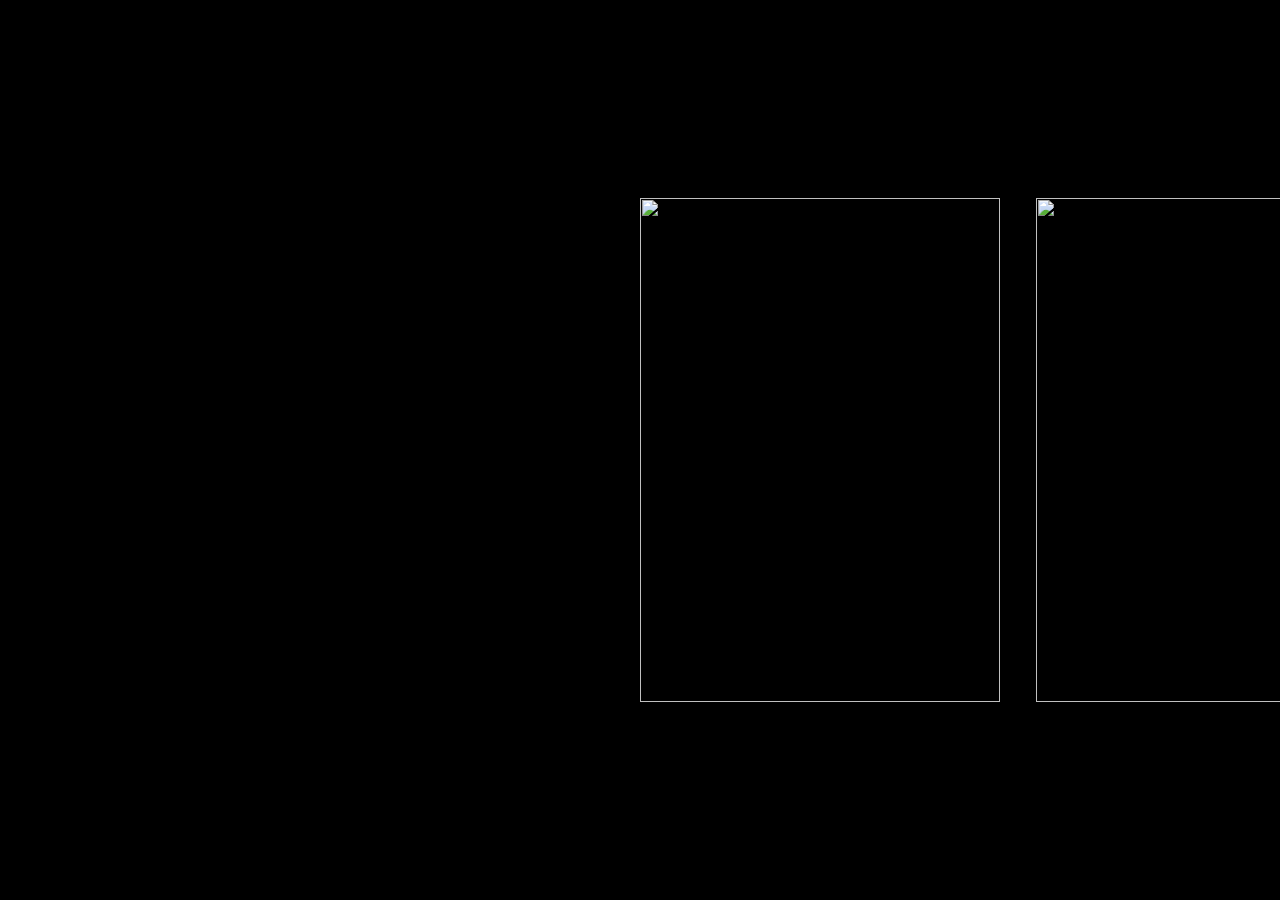
==== award-winning-animation/index.html @ eae32e34 "camillemormal.com css animation" ====
<!DOCTYPE html>
<html lang="en">
  <head>
    <meta charset="UTF-8" />
    <meta http-equiv="X-UA-Compatible" content="IE=edge" />
    <meta name="viewport" content="width=device-width, initial-scale=1.0" />
    <title>Document</title>
    <link rel="stylesheet" href="style.css" />
  </head>
  <body>
    <div id="image-track" data-mouse-down-at="0" data-prev-percentage="0">
      <img
        class="image"
        src="https://images.unsplash.com/photo-1665686440627-936e9700a100?ixlib=rb-4.0.3&ixid=MnwxMjA3fDF8MHxlZGl0b3JpYWwtZmVlZHwyNnx8fGVufDB8fHx8&auto=format&fit=crop&w=500&q=60"
        alt=""
        draggable="false"
      />
      <img
        class="image"
        src="https://images.unsplash.com/photo-1664575195621-a5f347e67554?ixlib=rb-4.0.3&ixid=MnwxMjA3fDF8MHxlZGl0b3JpYWwtZmVlZHwzNnx8fGVufDB8fHx8&auto=format&fit=crop&w=500&q=60"
        alt=""
        draggable="false"
      />
      <img
        class="image"
        src="https://images.unsplash.com/photo-1664574654578-d5a6a4f447bb?ixlib=rb-4.0.3&ixid=MnwxMjA3fDF8MHxlZGl0b3JpYWwtZmVlZHw2fHx8ZW58MHx8fHw%3D&auto=format&fit=crop&w=500&q=60"
        alt=""
        draggable="false"
      />
      <img
        class="image"
        src="https://images.unsplash.com/photo-1671104695391-45610b4120c2?ixlib=rb-4.0.3&ixid=MnwxMjA3fDB8MHxlZGl0b3JpYWwtZmVlZHw0NXx8fGVufDB8fHx8&auto=format&fit=crop&w=500&q=60"
        alt=""
        draggable="false"
      />
      <img
        class="image"
        src="https://images.unsplash.com/photo-1661961112951-f2bfd1f253ce?ixlib=rb-4.0.3&ixid=MnwxMjA3fDF8MHxlZGl0b3JpYWwtZmVlZHw0Nnx8fGVufDB8fHx8&auto=format&fit=crop&w=500&q=60"
        alt=""
        draggable="false"
      />
      <img
        class="image"
        src="https://images.unsplash.com/photo-1671212041192-443a5a171150?ixlib=rb-4.0.3&ixid=MnwxMjA3fDB8MHxlZGl0b3JpYWwtZmVlZHw2OHx8fGVufDB8fHx8&auto=format&fit=crop&w=500&q=60"
        alt=""
        draggable="false"
      />
      <img
        class="image"
        src="https://images.unsplash.com/photo-1670909353550-1632f9824565?ixlib=rb-4.0.3&ixid=MnwxMjA3fDB8MHxlZGl0b3JpYWwtZmVlZHwxNDV8fHxlbnwwfHx8fA%3D%3D&auto=format&fit=crop&w=500&q=60"
        alt=""
        draggable="false"
      />
      <img
        class="image"
        src="https://images.unsplash.com/photo-1666511583219-15a56cd14c4c?ixlib=rb-4.0.3&ixid=MnwxMjA3fDB8MHx0b3BpYy1mZWVkfDExNnxKcGc2S2lkbC1Ia3x8ZW58MHx8fHw%3D&auto=format&fit=crop&w=500&q=60"
        alt=""
        draggable="false"
      />
      <img
        class="image"
        src="https://images.unsplash.com/photo-1670307450170-a8975b215a17?ixlib=rb-4.0.3&ixid=MnwxMjA3fDB8MHx0b3BpYy1mZWVkfDkyfE04alZiTGJUUndzfHxlbnwwfHx8fA%3D%3D&auto=format&fit=crop&w=500&q=60"
        alt=""
        draggable="false"
      />
      <img
        class="image"
        src="https://images.unsplash.com/photo-1668936132313-2c3105eef631?ixlib=rb-4.0.3&ixid=MnwxMjA3fDB8MHx0b3BpYy1mZWVkfDM0fEJuLURqcmNCcndvfHxlbnwwfHx8fA%3D%3D&auto=format&fit=crop&w=500&q=60"
        alt=""
      />
    </div>

    <script src="script.js"></script>
  </body>
</html>
---- award-winning-animation/style.css ----
body {
  height: 100vh;
  width: 100vw;
  margin: 0rem;
  overflow: hidden;
  background-color: black;
}

#image-track > .image {
  width: 40vmin;
  height: 56vmin;
  object-fit: cover;
  object-position: center;
}

#image-track {
  display: flex;
  gap: 4vmin;
  position: absolute;
  top: 50%;
  left: 50%;
  transform: translate(0%, -50%);
}
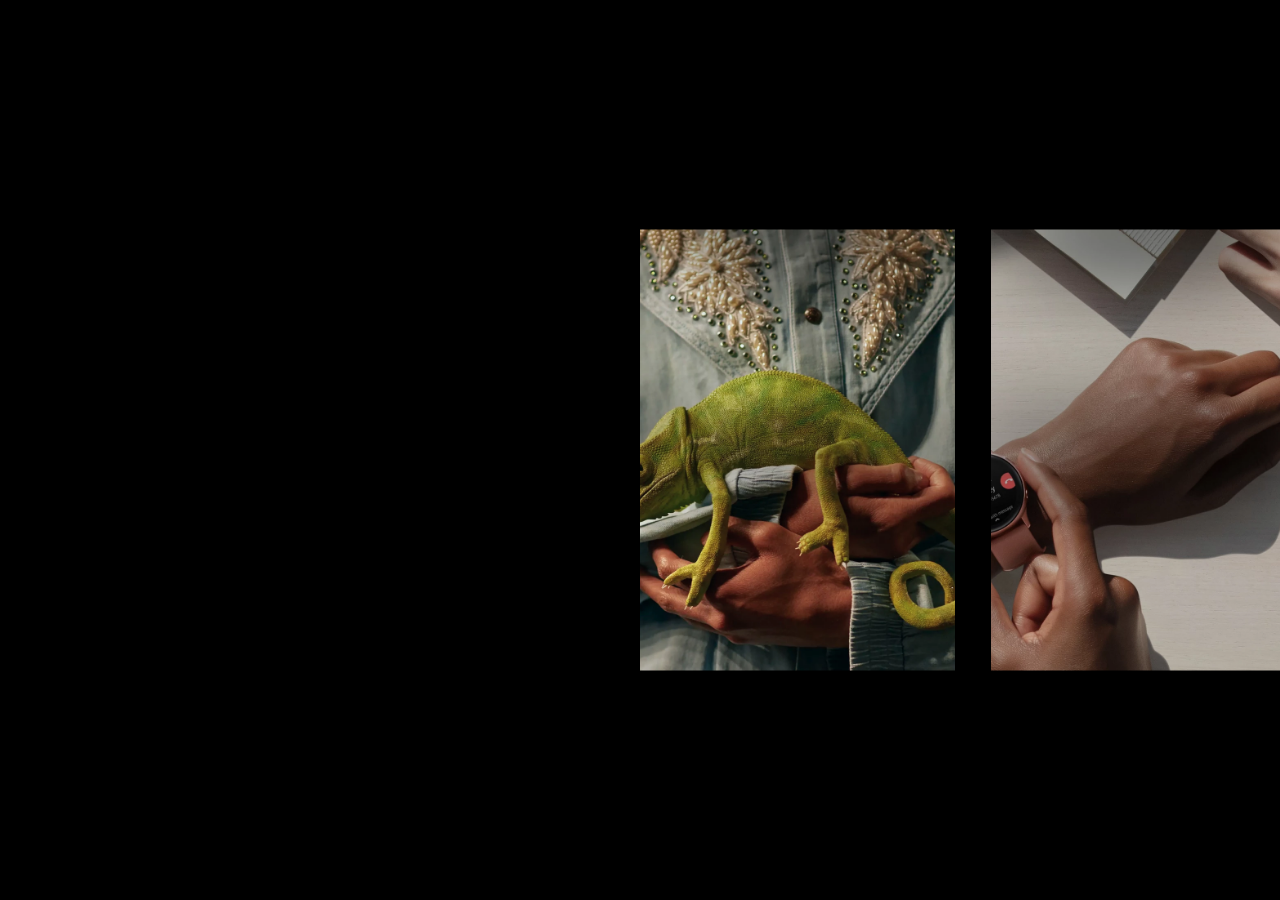
==== commit b19e0eac: "added camillemormal.com assests" ====
--- a/award-winning-animation/index.html
+++ b/award-winning-animation/index.html
@@ -9,65 +9,14 @@
   </head>
   <body>
     <div id="image-track" data-mouse-down-at="0" data-prev-percentage="0">
-      <img
-        class="image"
-        src="https://images.unsplash.com/photo-1665686440627-936e9700a100?ixlib=rb-4.0.3&ixid=MnwxMjA3fDF8MHxlZGl0b3JpYWwtZmVlZHwyNnx8fGVufDB8fHx8&auto=format&fit=crop&w=500&q=60"
-        alt=""
-        draggable="false"
-      />
-      <img
-        class="image"
-        src="https://images.unsplash.com/photo-1664575195621-a5f347e67554?ixlib=rb-4.0.3&ixid=MnwxMjA3fDF8MHxlZGl0b3JpYWwtZmVlZHwzNnx8fGVufDB8fHx8&auto=format&fit=crop&w=500&q=60"
-        alt=""
-        draggable="false"
-      />
-      <img
-        class="image"
-        src="https://images.unsplash.com/photo-1664574654578-d5a6a4f447bb?ixlib=rb-4.0.3&ixid=MnwxMjA3fDF8MHxlZGl0b3JpYWwtZmVlZHw2fHx8ZW58MHx8fHw%3D&auto=format&fit=crop&w=500&q=60"
-        alt=""
-        draggable="false"
-      />
-      <img
-        class="image"
-        src="https://images.unsplash.com/photo-1671104695391-45610b4120c2?ixlib=rb-4.0.3&ixid=MnwxMjA3fDB8MHxlZGl0b3JpYWwtZmVlZHw0NXx8fGVufDB8fHx8&auto=format&fit=crop&w=500&q=60"
-        alt=""
-        draggable="false"
-      />
-      <img
-        class="image"
-        src="https://images.unsplash.com/photo-1661961112951-f2bfd1f253ce?ixlib=rb-4.0.3&ixid=MnwxMjA3fDF8MHxlZGl0b3JpYWwtZmVlZHw0Nnx8fGVufDB8fHx8&auto=format&fit=crop&w=500&q=60"
-        alt=""
-        draggable="false"
-      />
-      <img
-        class="image"
-        src="https://images.unsplash.com/photo-1671212041192-443a5a171150?ixlib=rb-4.0.3&ixid=MnwxMjA3fDB8MHxlZGl0b3JpYWwtZmVlZHw2OHx8fGVufDB8fHx8&auto=format&fit=crop&w=500&q=60"
-        alt=""
-        draggable="false"
-      />
-      <img
-        class="image"
-        src="https://images.unsplash.com/photo-1670909353550-1632f9824565?ixlib=rb-4.0.3&ixid=MnwxMjA3fDB8MHxlZGl0b3JpYWwtZmVlZHwxNDV8fHxlbnwwfHx8fA%3D%3D&auto=format&fit=crop&w=500&q=60"
-        alt=""
-        draggable="false"
-      />
-      <img
-        class="image"
-        src="https://images.unsplash.com/photo-1666511583219-15a56cd14c4c?ixlib=rb-4.0.3&ixid=MnwxMjA3fDB8MHx0b3BpYy1mZWVkfDExNnxKcGc2S2lkbC1Ia3x8ZW58MHx8fHw%3D&auto=format&fit=crop&w=500&q=60"
-        alt=""
-        draggable="false"
-      />
-      <img
-        class="image"
-        src="https://images.unsplash.com/photo-1670307450170-a8975b215a17?ixlib=rb-4.0.3&ixid=MnwxMjA3fDB8MHx0b3BpYy1mZWVkfDkyfE04alZiTGJUUndzfHxlbnwwfHx8fA%3D%3D&auto=format&fit=crop&w=500&q=60"
-        alt=""
-        draggable="false"
-      />
-      <img
-        class="image"
-        src="https://images.unsplash.com/photo-1668936132313-2c3105eef631?ixlib=rb-4.0.3&ixid=MnwxMjA3fDB8MHx0b3BpYy1mZWVkfDM0fEJuLURqcmNCcndvfHxlbnwwfHx8fA%3D%3D&auto=format&fit=crop&w=500&q=60"
-        alt=""
-      />
+      <img class="image" src="./assests/2.webp" alt="" draggable="false" />
+      <img class="image" src="./assests/6.webp" alt="" draggable="false" />
+      <img class="image" src="./assests/4.webp" alt="" draggable="false" />
+      <img class="image" src="./assests/3.webp" alt="" draggable="false" />
+      <img class="image" src="./assests/7.webp" alt="" draggable="false" />
+      <img class="image" src="./assests/8.webp" alt="" draggable="false" />
+      <img class="image" src="./assests/1.webp" alt="" draggable="false" />
+      <img class="image" src="./assests/5.webp" alt="" draggable="false" />
     </div>
 
     <script src="script.js"></script>
--- a/award-winning-animation/style.css
+++ b/award-winning-animation/style.css
@@ -7,8 +7,8 @@
 }
 
 #image-track > .image {
-  width: 40vmin;
-  height: 56vmin;
+  width: 35vmin;
+  height: 49vmin;
   object-fit: cover;
   object-position: center;
 }
